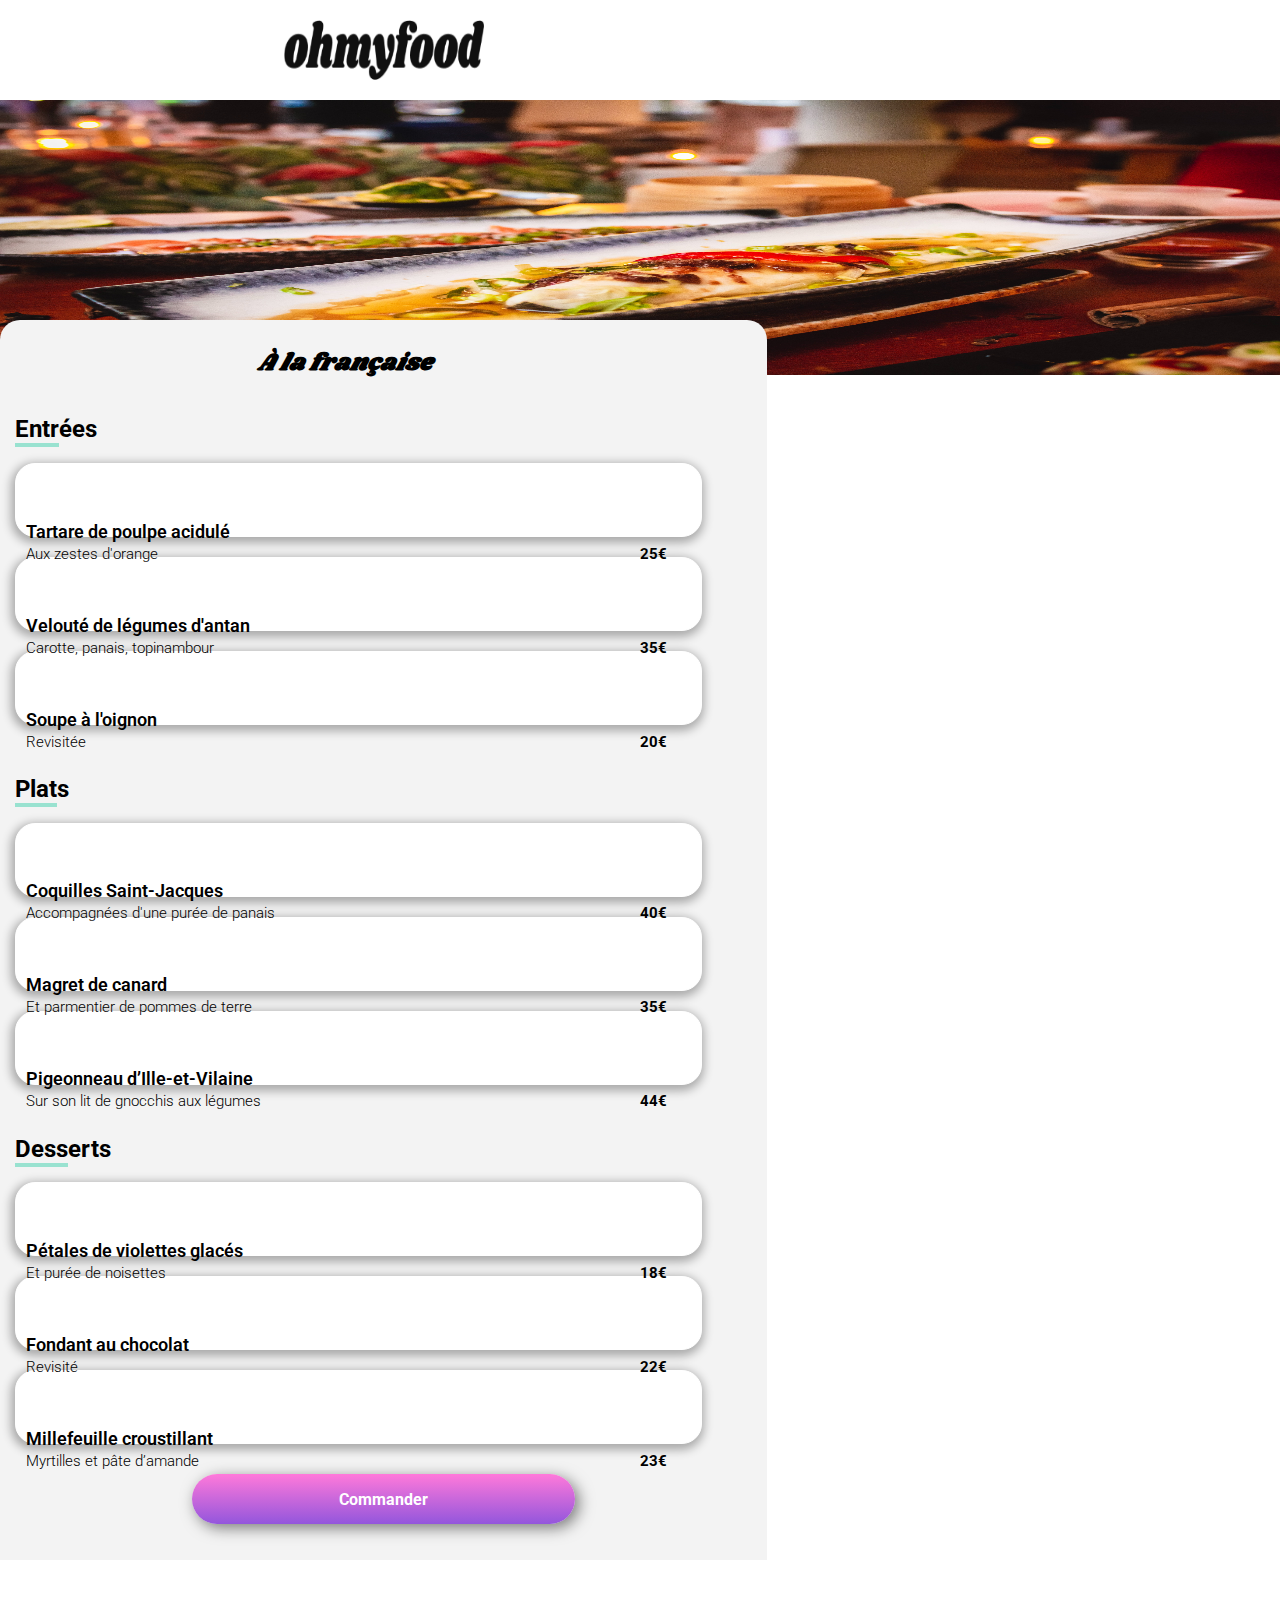
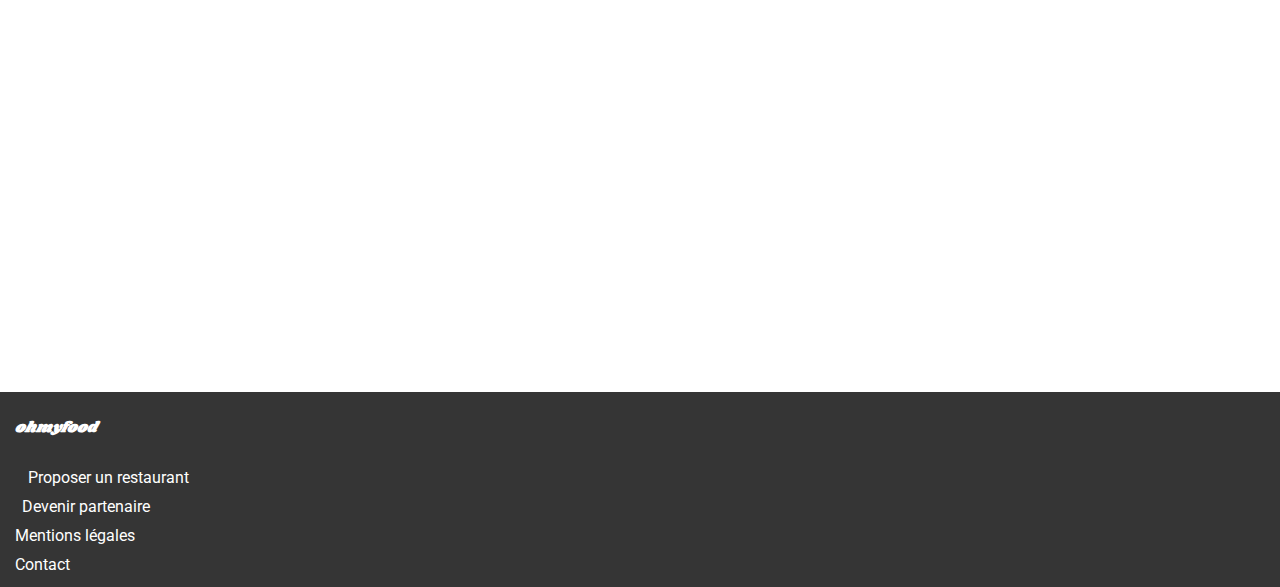
==== restaurants/menu-a_la_française.html @ 7d22324e "style redacted" ====
<!DOCTYPE html>
<html lang="fr">

    <head>
        <meta charset="UTF-8">
        <meta name="viewport" content="width=device-width, initial-scale=1.0">
        <title>Ohmyfood</title>
        <link rel="stylesheet" href="../assets/css/style.css">
        <link rel="stylesheet" href="../assets/css/style-restaurants.css">
        <link rel="preconnect" href="https://fonts.gstatic.com" crossorigin>
        <link href="https://fonts.googleapis.com/css2?family=Roboto:wght@300&display=swap" rel="stylesheet">
        <link rel="stylesheet" href="https://cdnjs.cloudflare.com/ajax/libs/font-awesome/6.2.1/css/all.min.css"
            integrity="sha512-MV7K8+y+gLIBoVD59lQIYicR65iaqukzvf/nwasF0nqhPay5w/9lJmVM2hMDcnK1OnMGCdVK+iQrJ7lzPJQd1w=="
            crossorigin="anonymous" referrerpolicy="no-referrer" />
        <link rel="stylesheet" href="https://cdnjs.cloudflare.com/ajax/libs/font-awesome/6.4.2/css/all.min.css" integrity="sha512-z3gLpd7yknf1YoNbCzqRKc4qyor8gaKU1qmn+CShxbuBusANI9QpRohGBreCFkKxLhei6S9CQXFEbbKuqLg0DA==" crossorigin="anonymous" referrerpolicy="no-referrer" />
        <link rel="preconnect" href="https://fonts.googleapis.com">
        <link rel="preconnect" href="https://fonts.gstatic.com" crossorigin>
        <link href="https://fonts.googleapis.com/css2?family=Roboto:wght@300&family=Shrikhand&display=swap" rel="stylesheet">
    </head>

    <body>
        <div class="main-container">
            <header>
                <a href="/index.html">
                    <i class="fa-solid fa-arrow-left"></i>
                </a>
                <div class="logo">
                    <img src="../assets/images/logo/ohmyfood-fotor-20231015185911.png" alt="Logo Ohmyfood"/>
                </div>
            </header>
            <main>
                <div class="menu__image">
                    <img src="../assets/images/restaurants/louis-hansel-shotsoflouis-qNBGVyOCY8Q-unsplash.jpg" alt="La palette du goût restaurant photo">
                </div>
                <section class="menu__restaurant">
                    <div class="menu__title">
                        <h1 class="menu_title--name">À la française</h1>
                        <div class="restaurant__favorite">
                            <i class="fa-regular fa-heart icon__heart--empty"></i>
                            <i class="fa-solid fa-heart icon__heart--full"></i> 
                        </div>
                    </div>
                    <div class="menu__contain--entree">
                        <h2><span class="bordered__title">Entr</span>ées</h2>
                        <div class="menu__card">
                            <h3 class="dish__name">Tartare de poulpe acidulé</h3>
                            <div class="dish__descriptionandprice">
                                <h4 class="dish__description">Aux zestes d'orange</h4>
                                 <h5 class="dish__price">25€</h5>
                            </div>
                            <div class="dish__choise">
                               <button><i class="fa-solid fa-check"></i> </button>
                            </div>
                        </div>
                        <div class="menu__card">
                            <h3 class="dish__name">Velouté de légumes d'antan</h3>
                            <div class="dish__descriptionandprice">
                                <h4 class="dish__description">Carotte, panais, topinambour</h4>
                                <h5 class="dish__price">35€</h5>
                            </div>
                            <div class="dish__choise">
                               <button><i class="fa-solid fa-check"></i> </button>
                            </div>
                        </div>
                        <div class="menu__card">
                            <h3 class="dish__name">Soupe à l'oignon</h3>
                            <div class="dish__descriptionandprice">
                                <h4 class="dish__description">Revisitée</h4>
                                <h5 class="dish__price">20€</h5>
                            </div>
                            <div class="dish__choise">
                               <button><i class="fa-solid fa-check"></i> </button>
                            </div>
                        </div>
                    </div>
                    <div class="menu__contain--plats">
                        <h2><span class="bordered__title">Plat</span>s</h2>
                        <div class="menu__card">
                            <h3 class="dish__name">Coquilles Saint-Jacques</h3>
                            <div class="dish__descriptionandprice">
                                <h4 class="dish__description">Accompagnées d'une purée de panais</h4>
                                <h5 class="dish__price">40€</h5>
                            </div>
                            <div class="dish__choise">
                               <button><i class="fa-solid fa-check"></i> </button>
                            </div>
                        </div>
                        <div class="menu__card">
                            <h3 class="dish__name">Magret de canard</h3>
                            <div class="dish__descriptionandprice">
                                <h4 class="dish__description">Et parmentier de pommes de terre</h4>
                                <h5 class="dish__price">35€</h5>
                            </div>
                            <div class="dish__choise">
                               <button><i class="fa-solid fa-check"></i> </button>
                            </div>
                        </div>
                        <div class="menu__card">
                            <h3 class="dish__name">Pigeonneau d’Ille-et-Vilaine</h3>
                            <div class="dish__descriptionandprice">
                                <h4 class="dish__description">Sur son lit de gnocchis aux légumes</h4>
                                <h5 class="dish__price">44€</h5>
                            </div>
                            <div class="dish__choise">
                               <button><i class="fa-solid fa-check"></i> </button>
                            </div>
                        </div>
                    </div>
                    <div class="menu__contain--desserts">
                        <h2><span class="bordered__title">Dess</span>erts</h2>
                        <div class="menu__card">
                            <h3 class="dish__name">Pétales de violettes glacés</h3>
                            <div class="dish__descriptionandprice">
                                <h4 class="dish__description">Et purée de noisettes</h4>
                                <h5 class="dish__price">18€</h5>
                            </div>
                            <div class="dish__choise">
                               <button><i class="fa-solid fa-check"></i> </button>
                            </div>
                        </div>
                        <div class="menu__card">
                            <h3 class="dish__name">Fondant au chocolat</h3>
                            <div class="dish__descriptionandprice">
                                <h4 class="dish__description">Revisité</h4>
                                <h5 class="dish__price">22€</h5>
                            </div>
                            <div class="dish__choise">
                               <button><i class="fa-solid fa-check"></i> </button>
                            </div>
                        </div>
                        <div class="menu__card">
                            <h3 class="dish__name">Millefeuille croustillant</h3>
                            <div class="dish__descriptionandprice">
                                <h4 class="dish__description">Myrtilles et pâte d’amande</h4>
                                <h5 class="dish__price">23€</h5>
                            </div>
                            <div class="dish__choise">
                               <button><i class="fa-solid fa-check"></i> </button>
                            </div>
                        </div>
                    </div>
                    <a class="btn" href="#">Commander</a>
                </section>
                <div class="loader">
                    <p class="text">
                      OhMyFood
                    </p>
                  </div>
            </main>

            <footer>
                <div class="footer">
                    <div class="footer__title">
                        <h5>ohmyfood</h5>
                    </div>
                    <div class="footer__links">
                        <a href="#"><i class="fa-solid fa-utensils"></i>Proposer un restaurant</a>
                        <a href="#"><i class="fa-solid fa-handshake-angle"></i>Devenir partenaire</a>
                        <a href="#">Mentions légales</a>
                        <a href="mailto:ohmyfood@gmail.com">Contact</a>
                    </div>
                </div>
            </footer>
        </div>
    </body>
</html>
---- assets/css/style.css ----
.logo {
  display: flex;
  justify-content: center;
  align-items: center;
  margin: 20px;
}

.btn {
  display: flex;
  justify-content: center;
  align-items: center;
  width: 218px;
  height: 50px;
  border: none;
  background: linear-gradient(#FF79DA, #9356DC);
  border-radius: 25px;
  margin-left: 15%;
  margin-bottom: 50px;
  color: #FFFFFF;
  text-decoration: none;
  font-weight: 700;
  box-shadow: 4px 4px 15px rgba(0, 0, 0, 0.5);
  font-family: "Roboto", sans-serif;
}

.footer {
  background-color: #353535;
  width: 100%;
  height: 195px;
  position: absolute;
}

.footer__title {
  color: #FFFFFF;
  font-size: 18px;
  font-weight: 400;
  font-style: italic;
  padding-left: 15px;
  font-family: "Shrikhand", sans-serif;
}

.footer__links {
  display: flex;
  flex-direction: column;
}

.footer__links a {
  font-family: "Roboto", sans-serif;
  text-decoration: none;
  color: #FFFFFF;
  position: relative;
  padding: 5px 15px;
}

.footer__links i {
  padding-right: 7px;
}

.footer__links .fa-utensils {
  padding-right: 13px;
}

body {
  margin: 0%;
}

.main-container {
  width: 100%;
  height: 100%;
  max-width: 767px;
  padding: 0%;
  margin: 0%;
  box-sizing: border-box;
  overflow: hidden;
}

.icon-location {
  display: flex;
  justify-content: center;
  align-items: center;
  background-color: #EAEAEA;
  padding: 15px;
  border-top: 2px solid rgb(216, 214, 214);
}

.location {
  padding-left: 15px;
}

.location__field input {
  width: 90px;
  padding-left: 10px;
  border-style: hidden;
  background-color: #EAEAEA;
  cursor: pointer;
}

.section__bg-color {
  background-color: #f3f3f3;
  overflow-y: hidden;
}

h1 {
  font-size: 24px;
  font-weight: 700;
  margin: 0% 10%;
  margin-top: 25px;
  margin-bottom: 15px;
  text-align: center;
  font-family: "Roboto", sans-serif;
}

p {
  font-size: 18px;
  margin: 0%;
  text-align: center;
  margin-bottom: 55px;
  font-family: "Roboto", sans-serif;
}

.btn:hover {
  background: #eba2d6;
  border: 1px solid #bfb5cc;
}

.process__steps {
  margin-bottom: 40px;
}

.process__title {
  padding: 0 15px;
  font-size: 24px;
  font-weight: 700;
  font-family: "Roboto", sans-serif;
}

.process__step {
  display: flex;
  justify-content: center;
  align-items: center;
  width: 85%;
  height: 72.38px;
  border: 1px solid #F6F6F6;
  border-radius: 20px;
  margin-left: 25px;
  margin-bottom: 20px;
  align-items: center;
  font-family: "Roboto", sans-serif;
  background-color: #f3f3f3;
  box-shadow: 4px 4px 15px rgba(0, 0, 0, 0.3);
  position: relative;
  cursor: pointer;
}
.process__step .process__icon .process__text {
  display: flex;
  text-align: center;
}

.process__step {
  margin-bottom: 20px;
  border: none;
}
.process__step:hover {
  background-color: #e0c7d9;
}

.process__icon {
  color: #7E7E7E;
  margin-left: 20px;
}
.process__icon:hover {
  color: #9356DC;
}

.process__text {
  font-size: 16px;
  font-weight: 500;
  margin: 10%;
  margin-left: 5%;
}

.process__number {
  display: flex;
  justify-content: center;
  align-items: center;
  position: absolute;
  width: 24px;
  height: 24px;
  border-radius: 25px;
  font-size: 14px;
  background-color: #9356DC;
  text-align: center;
  color: #FFFFFF;
  transform: translate(-140px, 0px);
}

.restaurants {
  background-color: #f3f3f3;
  padding: 10px 15px;
}

.restaurants__title {
  font-size: 24px;
  font-weight: 700;
  font-family: "Roboto", sans-serif;
}

.restaurants__cards .card {
  width: 100%;
  height: 251px;
  border-radius: 15px;
  background-color: #FFFFFF;
  margin-bottom: 20px;
}
.restaurants__cards img {
  width: 100%;
  height: 174px;
  border-radius: 15px 15px 0px 0px;
  position: relative;
}
.restaurants__cards a {
  text-decoration: none;
  color: #000000;
  margin: 0%;
  text-align: left;
  width: 29%;
  font-family: "Roboto", sans-serif;
}
.restaurants__cards .card__txt {
  display: flex;
  flex-direction: column;
  justify-content: space-between;
  align-items: start;
  width: 100%;
  height: 77px;
  padding-left: 10px;
  padding-top: 10px;
}

.card__contect {
  display: flex;
  justify-content: center;
  flex-direction: column;
}
.card__contect .card__title {
  margin: 0%;
  padding-bottom: 5px;
  font-size: 18px;
  font-weight: 800;
}
.card__contect .card__subtitle {
  font-size: 17px;
  font-weight: 300;
}

.card__icon--heart i {
  position: absolute;
  transform: translate(37vh, -9vh);
}

.icon__heart--full {
  opacity: 0;
}
.icon__heart--full:active {
  opacity: 1;
  background-color: linear-gradient(#FF79DA, #9356DC);
  background-clip: text;
  -webkit-background-clip: text;
  color: transparent;
  cursor: pointer;
  transition: all 1s linear;
}

.card .card__badge--nouveau {
  width: 80px;
  height: 29px;
  background-color: #99E2D0;
  color: #008766;
  border: 2px solid #99E2D0;
  box-shadow: 2px 2px 4px rgba(0, 0, 0, 0.1);
  position: absolute;
  transform: translate(28vh, -36vh);
}

.card__badge--nouveau p {
  display: flex;
  justify-content: center;
  align-items: center;
  font-size: 14px;
  font-weight: 500;
  font-family: "Roboto", sans-serif;
  padding-top: 5px;
}

.footer {
  background-color: #353535;
  width: 100%;
  height: 195px;
  position: absolute;
}

.footer__title {
  color: #FFFFFF;
  font-size: 18px;
  font-weight: 400;
  font-style: italic;
  padding-left: 15px;
  font-family: "Shrikhand", sans-serif;
}

.footer__links {
  display: flex;
  flex-direction: column;
}

.footer__links a {
  font-family: "Roboto", sans-serif;
  text-decoration: none;
  color: #FFFFFF;
  position: relative;
  padding: 5px 15px;
}

.footer__links i {
  padding-right: 7px;
}

.footer__links .fa-utensils {
  padding-right: 13px;
}/*# sourceMappingURL=style.css.map */
---- assets/css/style-restaurants.css ----
.btn {
  display: flex;
  justify-content: center;
  align-items: center;
  width: 218px;
  height: 50px;
  border: none;
  background: linear-gradient(#FF79DA, #9356DC);
  border-radius: 25px;
  margin-left: 15%;
  margin-bottom: 50px;
  color: #FFFFFF;
  text-decoration: none;
  font-weight: 700;
  box-shadow: 4px 4px 15px rgba(0, 0, 0, 0.5);
  font-family: "Roboto", sans-serif;
}

.footer {
  background-color: #353535;
  width: 100%;
  height: 195px;
  position: absolute;
}

.footer__title {
  color: #FFFFFF;
  font-size: 18px;
  font-weight: 400;
  font-style: italic;
  padding-left: 15px;
  font-family: "Shrikhand", sans-serif;
}

.footer__links {
  display: flex;
  flex-direction: column;
}

.footer__links a {
  font-family: "Roboto", sans-serif;
  text-decoration: none;
  color: #FFFFFF;
  position: relative;
  padding: 5px 15px;
}

.footer__links i {
  padding-right: 7px;
}

.footer__links .fa-utensils {
  padding-right: 13px;
}

.main-container {
  height: 1750px;
}

.menu__image img {
  width: 100%;
  height: 275px;
  position: absolute;
}

.fa-arrow-left {
  color: #000000;
}

header {
  display: flex;
  justify-content: center;
  align-items: center;
}

.menu__restaurant {
  height: 1240px;
  background-color: #f3f3f3;
  border-top-left-radius: 20px;
  border-top-right-radius: 20px;
  overflow: hidden;
  position: relative;
  top: 220px;
  font-family: "Roboto", sans-serif;
}

.menu__title {
  display: flex;
  justify-content: center;
  align-items: center;
}

.menu_title--name {
  font-family: "Shrikhand", sans-serif;
  font-size: 28;
  font-style: italic;
  margin-left: 0%;
}

.restaurant__favorite i {
  position: absolute;
  right: 13px;
  top: 35px;
}

.bordered__title {
  margin-left: 15px;
  border-bottom: 4px solid #99E2D0;
}

.menu__contain--entree {
  padding-bottom: 10px;
}

.menu__contain--plats {
  padding-bottom: 10px;
}

.menu__contain--desserts {
  padding-bottom: 10px;
}

.menu__card {
  display: flex;
  justify-content: center;
  flex-direction: column;
  width: 88%;
  height: 72px;
  border: 1px solid #FFFFFF;
  background-color: #FFFFFF;
  box-shadow: -1px 3px 10px 3px rgba(0, 0, 0, 0.3);
  border-radius: 20px;
  margin: 0 15px;
  padding-left: 10px;
  margin-bottom: 20px;
  cursor: pointer;
}
.menu__card:hover .dish__name {
  width: 80%;
  transition: 950ms;
  white-space: nowrap;
  text-overflow: ellipsis;
}
.menu__card:hover .dish__description {
  white-space: nowrap;
  overflow: hidden;
  text-overflow: ellipsis;
  margin-right: 5%;
}
.menu__card:hover .dish__price {
  margin-right: 25%;
  transition: 700ms;
}
.menu__card:hover .dish__choise {
  visibility: visible;
  margin-left: 71%;
  transition: all 1s;
  transform: translate(-20%, 0%);
}
.menu__card:hover .dish__choise i {
  transform: rotate(2turn);
  transition: transform 2s;
}

.dish__name {
  font-size: 18px;
  font-weight: 600;
  margin-top: 22%;
}

.dish__descriptionandprice {
  display: flex;
  align-items: center;
  justify-content: space-between;
  position: relative;
  top: -40px;
}

.dish__description {
  font-size: 15px;
  font-weight: 300;
}

.dish__price {
  margin-right: 5%;
  font-size: 15px;
  font-weight: 700;
}

.dish__choise {
  position: absolute;
  margin-left: 74%;
  visibility: hidden;
}
.dish__choise button {
  display: flex;
  justify-content: center;
  align-items: center;
  width: 70px;
  height: 75px;
  background-color: #99E2D0;
  border: none;
  border-top-right-radius: 15px;
  border-bottom-right-radius: 15px;
  cursor: pointer;
  position: relative;
}
.dish__choise i {
  display: flex;
  justify-content: center;
  align-items: center;
  width: 20px;
  height: 20px;
  border: 1px solid #FFFFFF;
  border-radius: 30px;
  background-color: #FFFFFF;
  color: #99E2D0;
}

.btn {
  width: 50%;
  margin-left: 25%;
}

.footer {
  margin-top: 45%;
}/*# sourceMappingURL=style-restaurants.css.map */
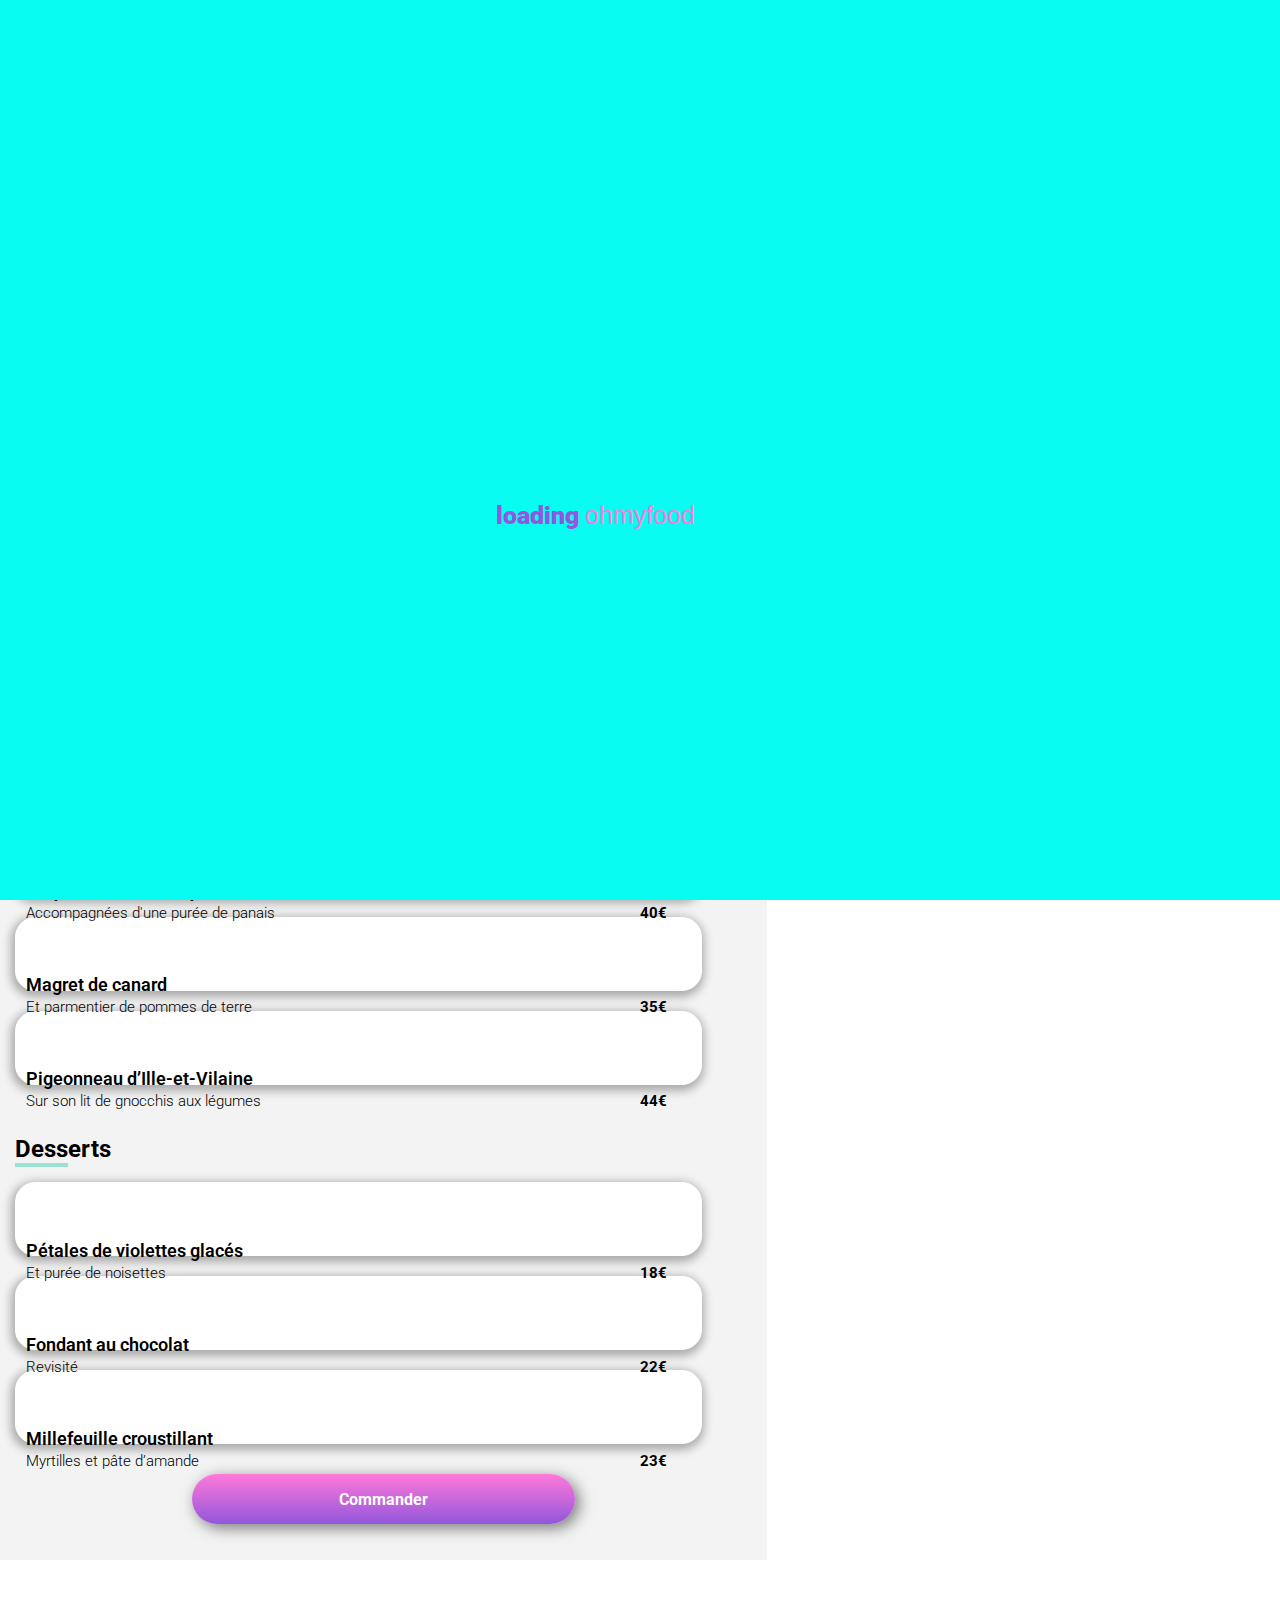
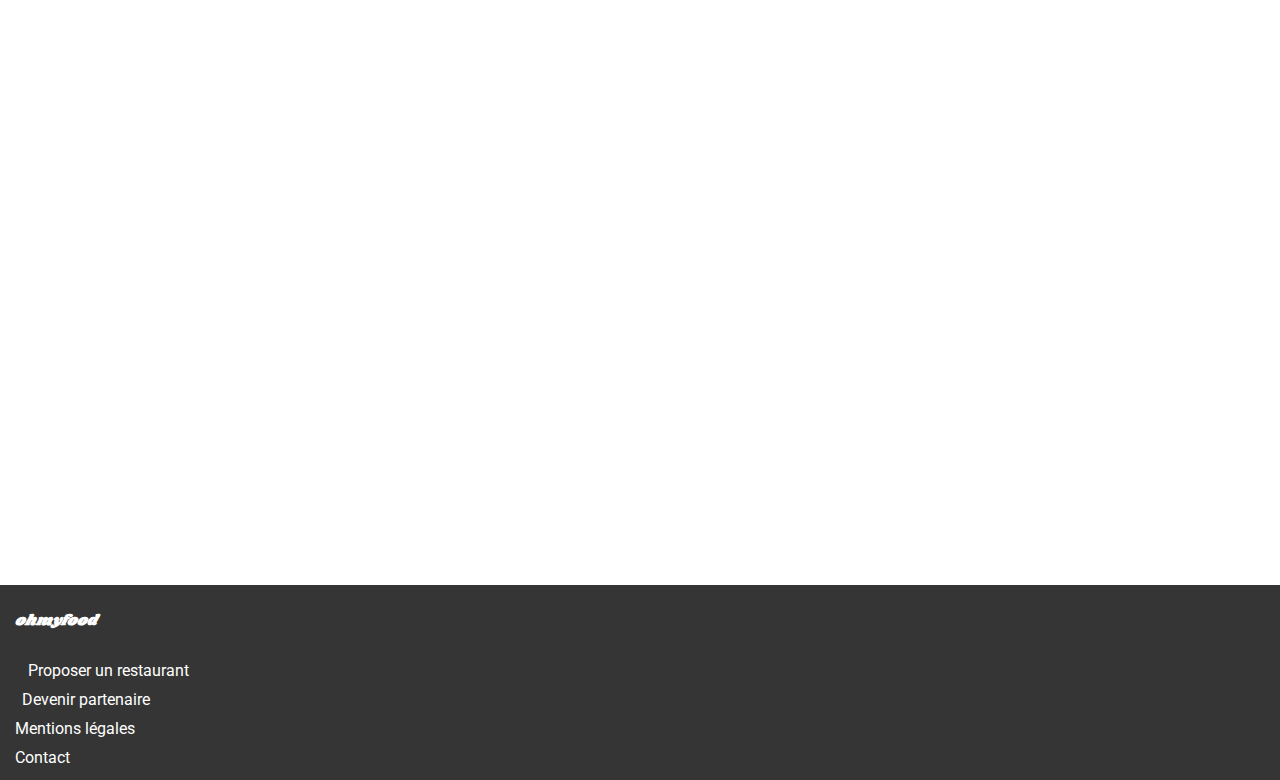
==== commit 61e681e7: "loader done" ====
--- a/restaurants/menu-a_la_française.html
+++ b/restaurants/menu-a_la_française.html
@@ -141,10 +141,17 @@
                     </div>
                     <a class="btn" href="#">Commander</a>
                 </section>
-                <div class="loader">
-                    <p class="text">
-                      OhMyFood
-                    </p>
+                <div id="card__loader">
+                    <div class="loader">
+                      <p>loading</p>
+                      <div class="words">
+                        <span class="word">ohmyfood</span>
+                        <span class="word">la palette du goût</span>
+                        <span class="word">la note enchantée</span>
+                        <span class="word">à la française</span>
+                        <span class="word">la dèlice des sens</span>
+                      </div>
+                    </div>
                   </div>
             </main>
 
--- a/assets/css/style.css
+++ b/assets/css/style.css
@@ -60,6 +60,143 @@
   padding-right: 13px;
 }
 
+@keyframes slideInFromLeft {
+  0% {
+    transform: translateX(-100%);
+  }
+  50% {
+    rotate: 180deg;
+    transition-duration: 5s;
+  }
+  100% {
+    transform: translateX(0);
+  }
+}
+@keyframes slideInFromRight {
+  0% {
+    transform: translateX(100%);
+  }
+  50% {
+    rotate: 180deg;
+    transition-duration: 5s;
+  }
+  100% {
+    transform: translateX(0);
+  }
+}
+@keyframes fadeInOut {
+  0% {
+    background-color: #07fdf1;
+    z-index: 9999;
+  }
+  100% {
+    opacity: 0;
+    display: none;
+    z-index: -1;
+    background-color: transparent;
+  }
+}
+@keyframes loader {
+  12% {
+    -webkit-transform: translateY(-102%);
+    transform: translateY(-102%);
+  }
+  25% {
+    -webkit-transform: translateY(-100%);
+    transform: translateY(-100%);
+  }
+  35% {
+    -webkit-transform: translateY(-202%);
+    transform: translateY(-202%);
+  }
+  50% {
+    -webkit-transform: translateY(-200%);
+    transform: translateY(-200%);
+  }
+  60% {
+    -webkit-transform: translateY(-302%);
+    transform: translateY(-302%);
+  }
+  75% {
+    -webkit-transform: translateY(-300%);
+    transform: translateY(-300%);
+  }
+  85% {
+    -webkit-transform: translateY(-402%);
+    transform: translateY(-402%);
+  }
+  100% {
+    -webkit-transform: translateY(-400%);
+    transform: translateY(-400%);
+  }
+}
+@keyframes fadeOut {
+  0% {
+    opacity: 1;
+  }
+  100% {
+    opacity: 0;
+  }
+}
+#card__loader {
+  position: absolute;
+  top: 0%;
+  bottom: 0;
+  left: 0%;
+  right: 0;
+  z-index: 99999999999999;
+  box-sizing: border-box;
+  margin: 0;
+  background-color: #07fdf1;
+  width: 100%;
+  height: auto;
+  overflow: hidden;
+  opacity: 1;
+  animation: fadeInOut 9s linear forwards;
+}
+
+.loader {
+  color: #9356DC;
+  font-family: "Poppins", sans-serif;
+  font-weight: 500;
+  font-size: 25px;
+  -webkit-box-sizing: content-box;
+  box-sizing: content-box;
+  height: 40px;
+  padding: 4%;
+  display: -webkit-box;
+  display: -ms-flexbox;
+  display: flex;
+  justify-content: center;
+  position: relative;
+  top: 50%;
+  border-radius: 8px;
+  animation: fadeOut 9s ease-in-out 3s forwards;
+}
+.loader p {
+  font-size: 25px;
+  font-weight: 900;
+}
+
+.words {
+  overflow: hidden;
+  position: relative;
+}
+.words::after {
+  content: "";
+  position: absolute;
+  inset: 0;
+  z-index: 20;
+}
+
+.word {
+  display: block;
+  height: 100%;
+  padding-left: 6px;
+  color: #FF79DA;
+  animation: loader 4s infinite;
+}
+
 body {
   margin: 0%;
 }
@@ -268,7 +405,7 @@
   -webkit-background-clip: text;
   color: transparent;
   cursor: pointer;
-  transition: all 1s linear;
+  transition: all 2s linear;
 }
 
 .card .card__badge--nouveau {
--- a/assets/css/style-restaurants.css
+++ b/assets/css/style-restaurants.css
@@ -53,6 +53,84 @@
   padding-right: 13px;
 }
 
+@keyframes slideInFromLeft {
+  0% {
+    transform: translateX(-100%);
+  }
+  50% {
+    rotate: 180deg;
+    transition-duration: 5s;
+  }
+  100% {
+    transform: translateX(0);
+  }
+}
+@keyframes slideInFromRight {
+  0% {
+    transform: translateX(100%);
+  }
+  50% {
+    rotate: 180deg;
+    transition-duration: 5s;
+  }
+  100% {
+    transform: translateX(0);
+  }
+}
+@keyframes fadeInOut {
+  0% {
+    background-color: #07fdf1;
+    z-index: 9999;
+  }
+  100% {
+    opacity: 0;
+    display: none;
+    z-index: -1;
+    background-color: transparent;
+  }
+}
+@keyframes loader {
+  12% {
+    -webkit-transform: translateY(-102%);
+    transform: translateY(-102%);
+  }
+  25% {
+    -webkit-transform: translateY(-100%);
+    transform: translateY(-100%);
+  }
+  35% {
+    -webkit-transform: translateY(-202%);
+    transform: translateY(-202%);
+  }
+  50% {
+    -webkit-transform: translateY(-200%);
+    transform: translateY(-200%);
+  }
+  60% {
+    -webkit-transform: translateY(-302%);
+    transform: translateY(-302%);
+  }
+  75% {
+    -webkit-transform: translateY(-300%);
+    transform: translateY(-300%);
+  }
+  85% {
+    -webkit-transform: translateY(-402%);
+    transform: translateY(-402%);
+  }
+  100% {
+    -webkit-transform: translateY(-400%);
+    transform: translateY(-400%);
+  }
+}
+@keyframes fadeOut {
+  0% {
+    opacity: 1;
+  }
+  100% {
+    opacity: 0;
+  }
+}
 .main-container {
   height: 1750px;
 }
@@ -118,6 +196,21 @@
 
 .menu__contain--desserts {
   padding-bottom: 10px;
+}
+
+.menu__contain--entree .menu__card {
+  animation: slideInFromLeft 3s ease-in-out;
+  animation-fill-mode: both;
+}
+
+.menu__contain--plats .menu__card {
+  animation: slideInFromRight 3s ease-in-out;
+  animation-fill-mode: both;
+}
+
+.menu__contain--desserts .menu__card {
+  animation: slideInFromLeft 3s ease-in-out;
+  animation-fill-mode: both;
 }
 
 .menu__card {
@@ -153,9 +246,9 @@
 }
 .menu__card:hover .dish__choise {
   visibility: visible;
-  margin-left: 71%;
-  transition: all 1s;
-  transform: translate(-20%, 0%);
+  margin-right: 60%;
+  transition: all 2s;
+  transform: translate(-30%, 0%);
 }
 .menu__card:hover .dish__choise i {
   transform: rotate(2turn);
@@ -189,7 +282,7 @@
 
 .dish__choise {
   position: absolute;
-  margin-left: 74%;
+  margin-left: 81%;
   visibility: hidden;
 }
 .dish__choise button {
@@ -223,5 +316,5 @@
 }
 
 .footer {
-  margin-top: 45%;
+  margin-top: 66%;
 }/*# sourceMappingURL=style-restaurants.css.map */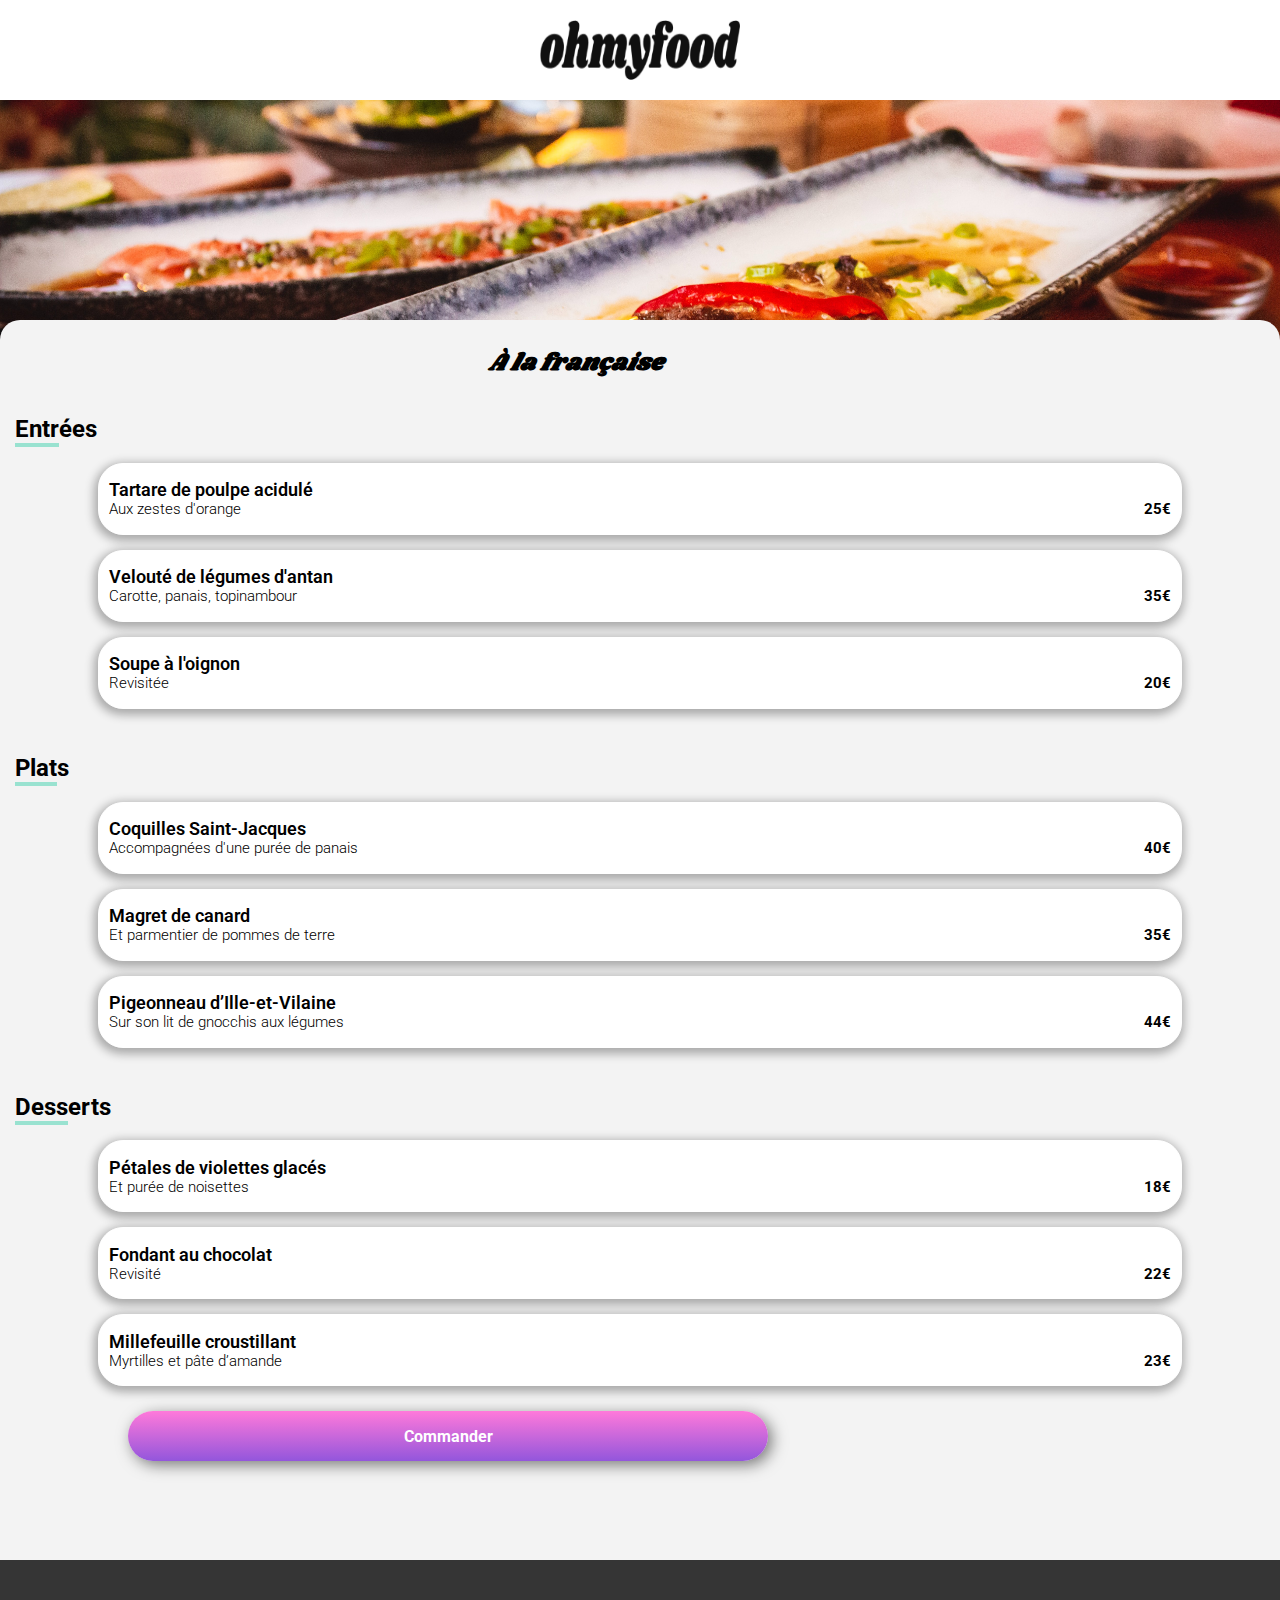
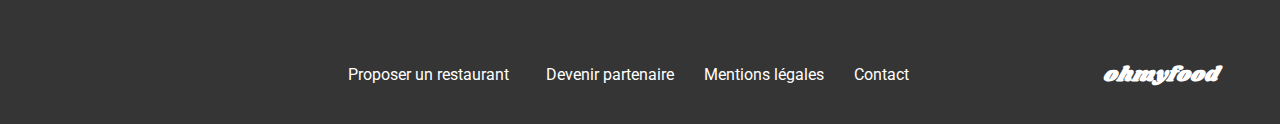
==== commit a1029c4b: "responsive homepage done" ====
--- a/restaurants/menu-a_la_française.html
+++ b/restaurants/menu-a_la_française.html
@@ -43,30 +43,36 @@
                     <div class="menu__contain--entree">
                         <h2><span class="bordered__title">Entr</span>ées</h2>
                         <div class="menu__card">
-                            <h3 class="dish__name">Tartare de poulpe acidulé</h3>
-                            <div class="dish__descriptionandprice">
-                                <h4 class="dish__description">Aux zestes d'orange</h4>
-                                 <h5 class="dish__price">25€</h5>
+                            <div class="menu__card--contain">
+                                <h3 class="dish__name">Tartare de poulpe acidulé</h3>
+                                <div class="dish__descriptionandprice">
+                                    <h4 class="dish__description">Aux zestes d'orange</h4>
+                                    <h5 class="dish__price">25€</h5>
+                                </div>
                             </div>
                             <div class="dish__choise">
                                <button><i class="fa-solid fa-check"></i> </button>
                             </div>
                         </div>
                         <div class="menu__card">
-                            <h3 class="dish__name">Velouté de légumes d'antan</h3>
-                            <div class="dish__descriptionandprice">
-                                <h4 class="dish__description">Carotte, panais, topinambour</h4>
-                                <h5 class="dish__price">35€</h5>
+                            <div class="menu__card--contain">
+                                <h3 class="dish__name">Velouté de légumes d'antan</h3>
+                                <div class="dish__descriptionandprice">
+                                    <h4 class="dish__description">Carotte, panais, topinambour</h4>
+                                    <h5 class="dish__price">35€</h5>
+                                </div>
                             </div>
                             <div class="dish__choise">
                                <button><i class="fa-solid fa-check"></i> </button>
                             </div>
                         </div>
                         <div class="menu__card">
-                            <h3 class="dish__name">Soupe à l'oignon</h3>
-                            <div class="dish__descriptionandprice">
-                                <h4 class="dish__description">Revisitée</h4>
-                                <h5 class="dish__price">20€</h5>
+                            <div class="menu__card--contain">
+                                <h3 class="dish__name">Soupe à l'oignon</h3>
+                                <div class="dish__descriptionandprice">
+                                    <h4 class="dish__description">Revisitée</h4>
+                                    <h5 class="dish__price">20€</h5>
+                                </div>
                             </div>
                             <div class="dish__choise">
                                <button><i class="fa-solid fa-check"></i> </button>
@@ -76,30 +82,36 @@
                     <div class="menu__contain--plats">
                         <h2><span class="bordered__title">Plat</span>s</h2>
                         <div class="menu__card">
-                            <h3 class="dish__name">Coquilles Saint-Jacques</h3>
-                            <div class="dish__descriptionandprice">
-                                <h4 class="dish__description">Accompagnées d'une purée de panais</h4>
-                                <h5 class="dish__price">40€</h5>
+                            <div class="menu__card--contain">
+                                <h3 class="dish__name">Coquilles Saint-Jacques</h3>
+                                <div class="dish__descriptionandprice">
+                                    <h4 class="dish__description">Accompagnées d'une purée de panais</h4>
+                                    <h5 class="dish__price">40€</h5>
+                                </div>
                             </div>
                             <div class="dish__choise">
                                <button><i class="fa-solid fa-check"></i> </button>
                             </div>
                         </div>
                         <div class="menu__card">
-                            <h3 class="dish__name">Magret de canard</h3>
-                            <div class="dish__descriptionandprice">
-                                <h4 class="dish__description">Et parmentier de pommes de terre</h4>
-                                <h5 class="dish__price">35€</h5>
+                            <div class="menu__card--contain">
+                                <h3 class="dish__name">Magret de canard</h3>
+                                <div class="dish__descriptionandprice">
+                                    <h4 class="dish__description">Et parmentier de pommes de terre</h4>
+                                    <h5 class="dish__price">35€</h5>
+                                </div>
                             </div>
                             <div class="dish__choise">
                                <button><i class="fa-solid fa-check"></i> </button>
                             </div>
                         </div>
                         <div class="menu__card">
-                            <h3 class="dish__name">Pigeonneau d’Ille-et-Vilaine</h3>
-                            <div class="dish__descriptionandprice">
-                                <h4 class="dish__description">Sur son lit de gnocchis aux légumes</h4>
-                                <h5 class="dish__price">44€</h5>
+                            <div class="menu__card--contain">
+                                <h3 class="dish__name">Pigeonneau d’Ille-et-Vilaine</h3>
+                                <div class="dish__descriptionandprice">
+                                    <h4 class="dish__description">Sur son lit de gnocchis aux légumes</h4>
+                                    <h5 class="dish__price">44€</h5>
+                                </div>
                             </div>
                             <div class="dish__choise">
                                <button><i class="fa-solid fa-check"></i> </button>
@@ -109,30 +121,36 @@
                     <div class="menu__contain--desserts">
                         <h2><span class="bordered__title">Dess</span>erts</h2>
                         <div class="menu__card">
-                            <h3 class="dish__name">Pétales de violettes glacés</h3>
-                            <div class="dish__descriptionandprice">
-                                <h4 class="dish__description">Et purée de noisettes</h4>
-                                <h5 class="dish__price">18€</h5>
+                            <div class="menu__card--contain">
+                                <h3 class="dish__name">Pétales de violettes glacés</h3>
+                                <div class="dish__descriptionandprice">
+                                    <h4 class="dish__description">Et purée de noisettes</h4>
+                                    <h5 class="dish__price">18€</h5>
+                                </div>
                             </div>
                             <div class="dish__choise">
                                <button><i class="fa-solid fa-check"></i> </button>
                             </div>
                         </div>
                         <div class="menu__card">
-                            <h3 class="dish__name">Fondant au chocolat</h3>
-                            <div class="dish__descriptionandprice">
-                                <h4 class="dish__description">Revisité</h4>
-                                <h5 class="dish__price">22€</h5>
+                            <div class="menu__card--contain">
+                                <h3 class="dish__name">Fondant au chocolat</h3>
+                                <div class="dish__descriptionandprice">
+                                    <h4 class="dish__description">Revisité</h4>
+                                    <h5 class="dish__price">22€</h5>
+                                </div>
                             </div>
                             <div class="dish__choise">
                                <button><i class="fa-solid fa-check"></i> </button>
                             </div>
                         </div>
                         <div class="menu__card">
-                            <h3 class="dish__name">Millefeuille croustillant</h3>
-                            <div class="dish__descriptionandprice">
-                                <h4 class="dish__description">Myrtilles et pâte d’amande</h4>
-                                <h5 class="dish__price">23€</h5>
+                            <div class="menu__card--contain">
+                                <h3 class="dish__name">Millefeuille croustillant</h3>
+                                <div class="dish__descriptionandprice">
+                                    <h4 class="dish__description">Myrtilles et pâte d’amande</h4>
+                                    <h5 class="dish__price">23€</h5>
+                                </div>
                             </div>
                             <div class="dish__choise">
                                <button><i class="fa-solid fa-check"></i> </button>
--- a/assets/css/style.css
+++ b/assets/css/style.css
@@ -14,7 +14,8 @@
   border: none;
   background: linear-gradient(#FF79DA, #9356DC);
   border-radius: 25px;
-  margin-left: 15%;
+  margin-left: auto;
+  margin-right: auto;
   margin-bottom: 50px;
   color: #FFFFFF;
   text-decoration: none;
@@ -23,18 +24,25 @@
   font-family: "Roboto", sans-serif;
 }
 
+@media screen and (min-width: 768px) and (max-width: 1023px) {
+  .btn {
+    margin-left: 45%;
+  }
+}
 .footer {
   background-color: #353535;
   width: 100%;
-  height: 195px;
+  height: 180px;
   position: absolute;
+  padding-top: 0%;
+  padding-bottom: 50px;
 }
 
 .footer__title {
   color: #FFFFFF;
-  font-size: 18px;
-  font-weight: 400;
+  font-size: 25px;
   font-style: italic;
+  padding-top: 1px;
   padding-left: 15px;
   font-family: "Shrikhand", sans-serif;
 }
@@ -60,6 +68,20 @@
   padding-right: 13px;
 }
 
+@media screen and (min-width: 1024px) and (max-width: 1440px) {
+  .footer {
+    height: 114px;
+  }
+  .footer__title {
+    position: relative;
+    top: 64px;
+    left: 85%;
+  }
+  .footer__links {
+    flex-direction: row;
+    margin-left: 25%;
+  }
+}
 @keyframes slideInFromLeft {
   0% {
     transform: translateX(-100%);
@@ -86,14 +108,16 @@
 }
 @keyframes fadeInOut {
   0% {
-    background-color: #07fdf1;
+    background: linear-gradient #FF79DA, #9356DC;
     z-index: 9999;
+    opacity: 1;
+  }
+  95% {
+    opacity: 1;
   }
   100% {
     opacity: 0;
-    display: none;
-    z-index: -1;
-    background-color: transparent;
+    visibility: hidden;
   }
 }
 @keyframes loader {
@@ -138,25 +162,21 @@
     opacity: 0;
   }
 }
-#card__loader {
-  position: absolute;
-  top: 0%;
-  bottom: 0;
-  left: 0%;
-  right: 0;
-  z-index: 99999999999999;
-  box-sizing: border-box;
-  margin: 0;
-  background-color: #07fdf1;
-  width: 100%;
-  height: auto;
+.card__loader {
+  background: linear-gradient(#FF79DA, #9356DC);
   overflow: hidden;
-  opacity: 1;
-  animation: fadeInOut 9s linear forwards;
+  position: fixed;
+  display: flex;
+  justify-content: center;
+  height: 100%;
+  width: 100%;
+  top: 0;
+  z-index: 100;
+  animation: fadeInOut 3s linear forwards;
 }
 
 .loader {
-  color: #9356DC;
+  color: #7c0c9e;
   font-family: "Poppins", sans-serif;
   font-weight: 500;
   font-size: 25px;
@@ -164,8 +184,6 @@
   box-sizing: content-box;
   height: 40px;
   padding: 4%;
-  display: -webkit-box;
-  display: -ms-flexbox;
   display: flex;
   justify-content: center;
   position: relative;
@@ -174,6 +192,7 @@
   animation: fadeOut 9s ease-in-out 3s forwards;
 }
 .loader p {
+  margin: 0;
   font-size: 25px;
   font-weight: 900;
 }
@@ -185,15 +204,13 @@
 .words::after {
   content: "";
   position: absolute;
-  inset: 0;
-  z-index: 20;
 }
 
 .word {
   display: block;
   height: 100%;
   padding-left: 6px;
-  color: #FF79DA;
+  color: #07fdf1;
   animation: loader 4s infinite;
 }
 
@@ -203,7 +220,7 @@
 
 .main-container {
   width: 100%;
-  height: 100%;
+  height: auto;
   max-width: 767px;
   padding: 0%;
   margin: 0%;
@@ -262,6 +279,9 @@
 
 .process__steps {
   margin-bottom: 40px;
+  display: flex;
+  justify-content: center;
+  flex-direction: column;
 }
 
 .process__title {
@@ -287,6 +307,8 @@
   box-shadow: 4px 4px 15px rgba(0, 0, 0, 0.3);
   position: relative;
   cursor: pointer;
+  margin-left: auto;
+  margin-right: auto;
 }
 .process__step .process__icon .process__text {
   display: flex;
@@ -321,6 +343,7 @@
   justify-content: center;
   align-items: center;
   position: absolute;
+  left: -15px;
   width: 24px;
   height: 24px;
   border-radius: 25px;
@@ -328,7 +351,6 @@
   background-color: #9356DC;
   text-align: center;
   color: #FFFFFF;
-  transform: translate(-140px, 0px);
 }
 
 .restaurants {
@@ -340,6 +362,10 @@
   font-size: 24px;
   font-weight: 700;
   font-family: "Roboto", sans-serif;
+}
+
+article .card {
+  display: block;
 }
 
 .restaurants__cards .card {
@@ -352,6 +378,7 @@
 .restaurants__cards img {
   width: 100%;
   height: 174px;
+  object-fit: cover;
   border-radius: 15px 15px 0px 0px;
   position: relative;
 }
@@ -391,21 +418,22 @@
 }
 
 .card__icon--heart i {
-  position: absolute;
-  transform: translate(37vh, -9vh);
+  position: relative;
+  top: -55px;
+  left: 85%;
 }
 
 .icon__heart--full {
   opacity: 0;
 }
-.icon__heart--full:active {
+.icon__heart--full:hover {
   opacity: 1;
   background-color: linear-gradient(#FF79DA, #9356DC);
   background-clip: text;
   -webkit-background-clip: text;
   color: transparent;
   cursor: pointer;
-  transition: all 2s linear;
+  transition: all 3s linear;
 }
 
 .card .card__badge--nouveau {
@@ -416,7 +444,6 @@
   border: 2px solid #99E2D0;
   box-shadow: 2px 2px 4px rgba(0, 0, 0, 0.1);
   position: absolute;
-  transform: translate(28vh, -36vh);
 }
 
 .card__badge--nouveau p {
@@ -432,15 +459,17 @@
 .footer {
   background-color: #353535;
   width: 100%;
-  height: 195px;
+  height: 180px;
   position: absolute;
+  padding-top: 0%;
+  padding-bottom: 50px;
 }
 
 .footer__title {
   color: #FFFFFF;
-  font-size: 18px;
-  font-weight: 400;
+  font-size: 25px;
   font-style: italic;
+  padding-top: 1px;
   padding-left: 15px;
   font-family: "Shrikhand", sans-serif;
 }
@@ -464,4 +493,71 @@
 
 .footer__links .fa-utensils {
   padding-right: 13px;
+}
+
+@media screen and (min-width: 1024px) and (max-width: 1440px) {
+  .footer {
+    height: 114px;
+  }
+  .footer__title {
+    position: relative;
+    top: 64px;
+    left: 85%;
+  }
+  .footer__links {
+    flex-direction: row;
+    margin-left: 25%;
+  }
+}
+@media screen and (min-width: 768px) and (max-width: 1023px) {
+  .main-container {
+    max-width: 1023px;
+  }
+  .btn {
+    margin-left: auto;
+    margin-right: auto;
+  }
+  .process__step {
+    margin-left: auto;
+    margin-right: auto;
+  }
+}
+@media screen and (min-width: 1024px) and (max-width: 1440px) {
+  .main-container {
+    max-width: 1440px;
+  }
+  .process__step {
+    width: 45%;
+    margin-left: 0%;
+  }
+  .process__steps {
+    flex-direction: row;
+    justify-content: space-between;
+    gap: 25px;
+    width: 80%;
+    margin-left: 11%;
+  }
+  .process__title {
+    padding-left: 10%;
+  }
+  .restaurants {
+    height: auto;
+  }
+  .restaurants__title {
+    padding-left: 9%;
+  }
+  .restaurants__cards {
+    display: flex;
+    flex-direction: row;
+    flex-wrap: wrap;
+    width: 100%;
+    margin-left: 9%;
+    margin-right: auto;
+  }
+  .restaurants__cards a {
+    width: 36%;
+    height: 251px;
+    margin-bottom: 45px;
+    margin-right: 11%;
+  }
 }/*# sourceMappingURL=style.css.map */--- a/assets/css/style-restaurants.css
+++ b/assets/css/style-restaurants.css
@@ -7,7 +7,8 @@
   border: none;
   background: linear-gradient(#FF79DA, #9356DC);
   border-radius: 25px;
-  margin-left: 15%;
+  margin-left: auto;
+  margin-right: auto;
   margin-bottom: 50px;
   color: #FFFFFF;
   text-decoration: none;
@@ -16,18 +17,25 @@
   font-family: "Roboto", sans-serif;
 }
 
+@media screen and (min-width: 768px) and (max-width: 1023px) {
+  .btn {
+    margin-left: 45%;
+  }
+}
 .footer {
   background-color: #353535;
   width: 100%;
-  height: 195px;
-  position: absolute;
+  height: 180px;
+  position: absolute;
+  padding-top: 0%;
+  padding-bottom: 50px;
 }
 
 .footer__title {
   color: #FFFFFF;
-  font-size: 18px;
-  font-weight: 400;
+  font-size: 25px;
   font-style: italic;
+  padding-top: 1px;
   padding-left: 15px;
   font-family: "Shrikhand", sans-serif;
 }
@@ -53,6 +61,20 @@
   padding-right: 13px;
 }
 
+@media screen and (min-width: 1024px) and (max-width: 1440px) {
+  .footer {
+    height: 114px;
+  }
+  .footer__title {
+    position: relative;
+    top: 64px;
+    left: 85%;
+  }
+  .footer__links {
+    flex-direction: row;
+    margin-left: 25%;
+  }
+}
 @keyframes slideInFromLeft {
   0% {
     transform: translateX(-100%);
@@ -79,14 +101,16 @@
 }
 @keyframes fadeInOut {
   0% {
-    background-color: #07fdf1;
+    background: linear-gradient #FF79DA, #9356DC;
     z-index: 9999;
+    opacity: 1;
+  }
+  95% {
+    opacity: 1;
   }
   100% {
     opacity: 0;
-    display: none;
-    z-index: -1;
-    background-color: transparent;
+    visibility: hidden;
   }
 }
 @keyframes loader {
@@ -131,18 +155,21 @@
     opacity: 0;
   }
 }
-.main-container {
-  height: 1750px;
+#card__loader {
+  display: none;
 }
 
 .menu__image img {
   width: 100%;
   height: 275px;
   position: absolute;
+  object-fit: cover;
 }
 
 .fa-arrow-left {
   color: #000000;
+  position: absolute;
+  left: 5%;
 }
 
 header {
@@ -159,6 +186,7 @@
   overflow: hidden;
   position: relative;
   top: 220px;
+  padding-bottom: 220px;
   font-family: "Roboto", sans-serif;
 }
 
@@ -201,48 +229,59 @@
 .menu__contain--entree .menu__card {
   animation: slideInFromLeft 3s ease-in-out;
   animation-fill-mode: both;
+  animation-delay: 2s;
 }
 
 .menu__contain--plats .menu__card {
   animation: slideInFromRight 3s ease-in-out;
   animation-fill-mode: both;
+  animation-delay: 5s;
 }
 
 .menu__contain--desserts .menu__card {
   animation: slideInFromLeft 3s ease-in-out;
   animation-fill-mode: both;
+  animation-delay: 8s;
+}
+
+.menu__contain--entree {
+  display: flex;
+  justify-content: center;
+  flex-direction: column;
 }
 
 .menu__card {
-  display: flex;
-  justify-content: center;
-  flex-direction: column;
-  width: 88%;
-  height: 72px;
+  background: white;
   border: 1px solid #FFFFFF;
   background-color: #FFFFFF;
   box-shadow: -1px 3px 10px 3px rgba(0, 0, 0, 0.3);
-  border-radius: 20px;
-  margin: 0 15px;
-  padding-left: 10px;
-  margin-bottom: 20px;
-  cursor: pointer;
-}
-.menu__card:hover .dish__name {
-  width: 80%;
-  transition: 950ms;
-  white-space: nowrap;
-  text-overflow: ellipsis;
-}
-.menu__card:hover .dish__description {
+  border-radius: 25px;
+  padding: 10px;
+  width: 83%;
+  height: 50px;
+  margin-left: auto;
+  margin-right: auto;
+  margin-bottom: 15px;
+  font-family: "roboto", sans-serif;
+  display: flex;
+  justify-content: center;
+  flex-direction: column;
+}
+.menu__card:hover .menu__card--contain h3 {
   white-space: nowrap;
   overflow: hidden;
   text-overflow: ellipsis;
-  margin-right: 5%;
+  margin-right: 25%;
+  transition: 800ms;
+}
+.menu__card:hover .dish__descriptionandprice h4 {
+  white-space: nowrap;
+  overflow: hidden;
+  text-overflow: ellipsis;
 }
 .menu__card:hover .dish__price {
   margin-right: 25%;
-  transition: 700ms;
+  transition: 800ms;
 }
 .menu__card:hover .dish__choise {
   visibility: visible;
@@ -255,29 +294,41 @@
   transition: transform 2s;
 }
 
-.dish__name {
+.menu__card--contain {
+  width: 100%;
+  height: auto;
+}
+
+.menu__card--contain .dish__descriptionandprice {
+  display: flex;
+  flex-direction: row;
+  justify-content: space-between;
+  width: 100%;
+  flex-wrap: nowrap;
+}
+
+.menu__card--contain h3 {
+  margin: 0;
+  padding: 0%;
   font-size: 18px;
   font-weight: 600;
-  margin-top: 22%;
 }
 
 .dish__descriptionandprice {
-  display: flex;
-  align-items: center;
-  justify-content: space-between;
-  position: relative;
-  top: -40px;
-}
-
-.dish__description {
+  margin: 0%;
+  padding: 0%;
+}
+
+.dish__descriptionandprice h4 {
   font-size: 15px;
   font-weight: 300;
-}
-
-.dish__price {
-  margin-right: 5%;
+  margin: 0%;
+}
+
+.dish__descriptionandprice h5 {
   font-size: 15px;
   font-weight: 700;
+  margin: 0%;
 }
 
 .dish__choise {
@@ -290,13 +341,12 @@
   justify-content: center;
   align-items: center;
   width: 70px;
-  height: 75px;
+  height: 73px;
   background-color: #99E2D0;
   border: none;
   border-top-right-radius: 15px;
   border-bottom-right-radius: 15px;
   cursor: pointer;
-  position: relative;
 }
 .dish__choise i {
   display: flex;
@@ -312,9 +362,6 @@
 
 .btn {
   width: 50%;
-  margin-left: 25%;
-}
-
-.footer {
-  margin-top: 66%;
+  margin-left: 10%;
+  padding-bottom: 0;
 }/*# sourceMappingURL=style-restaurants.css.map */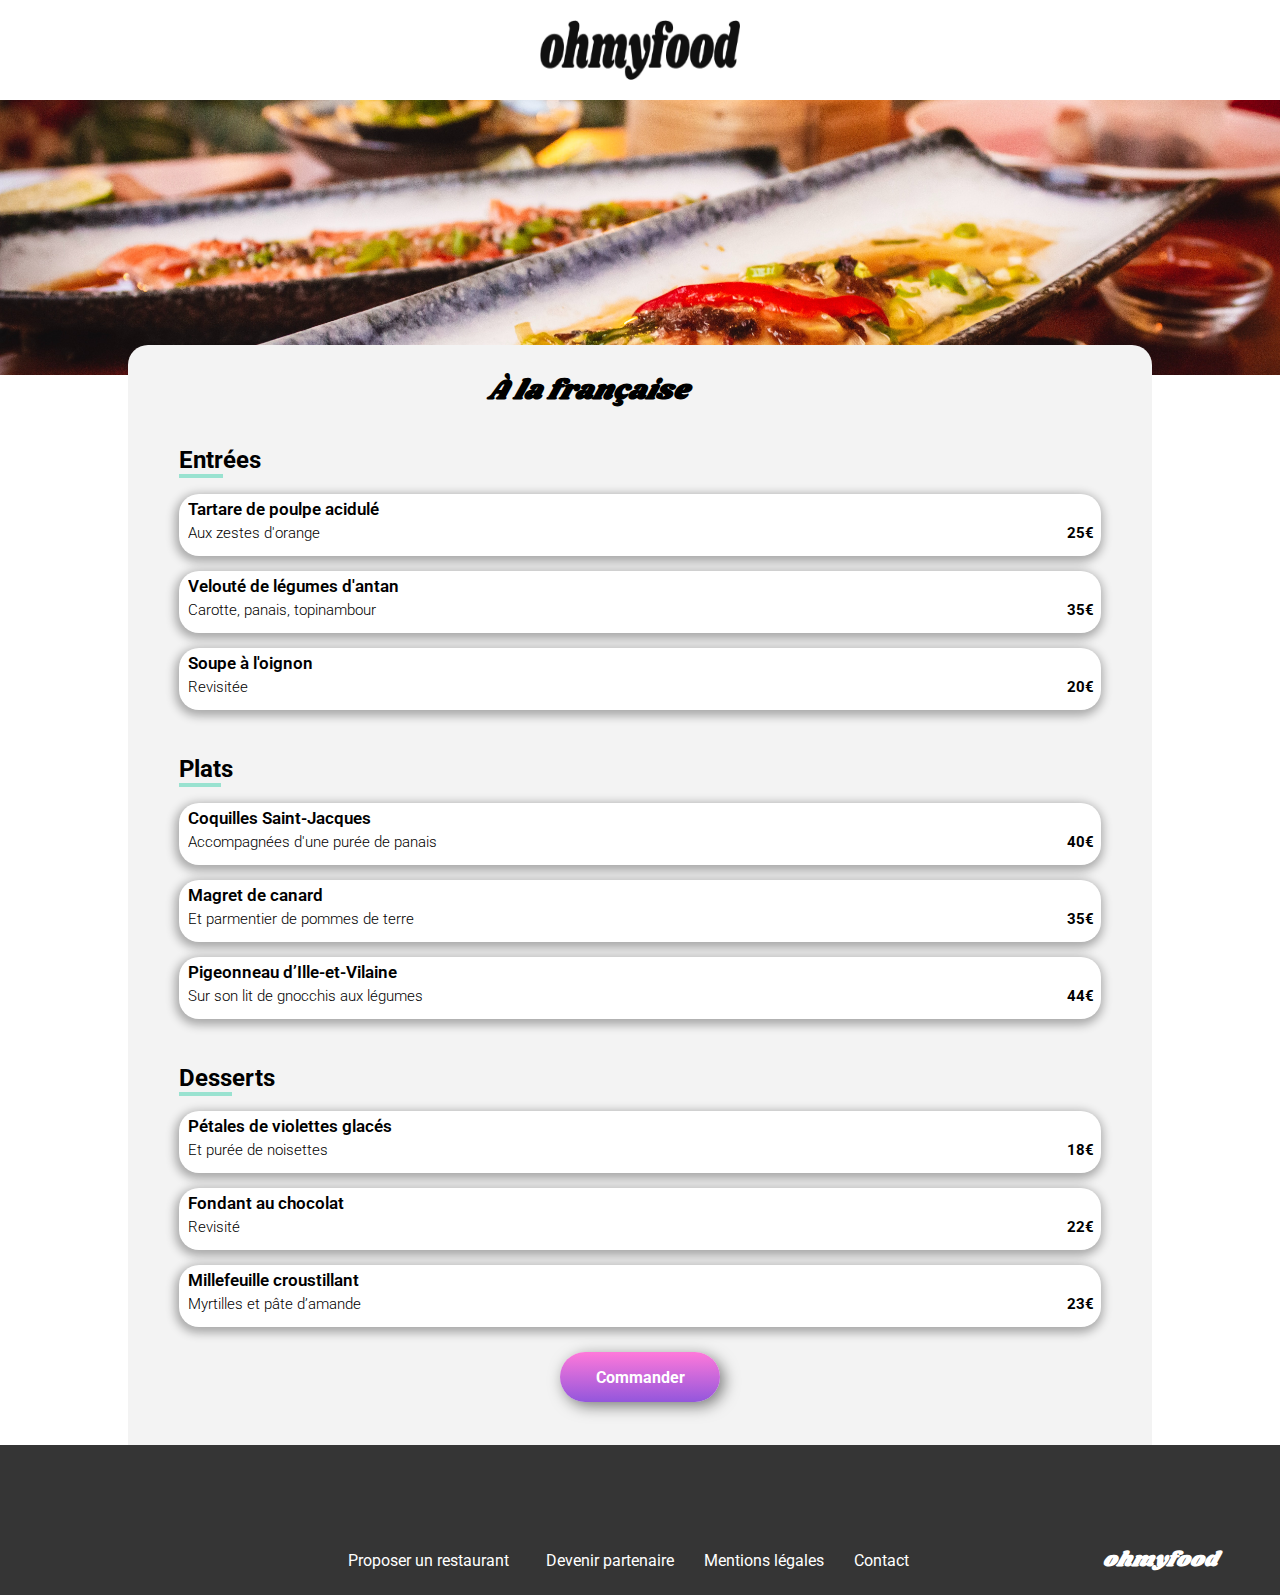
==== commit 46148f6d: "2-4 restos cards modified" ====
--- a/restaurants/menu-a_la_française.html
+++ b/restaurants/menu-a_la_française.html
@@ -42,137 +42,124 @@
                     </div>
                     <div class="menu__contain--entree">
                         <h2><span class="bordered__title">Entr</span>ées</h2>
-                        <div class="menu__card">
-                            <div class="menu__card--contain">
-                                <h3 class="dish__name">Tartare de poulpe acidulé</h3>
-                                <div class="dish__descriptionandprice">
-                                    <h4 class="dish__description">Aux zestes d'orange</h4>
-                                    <h5 class="dish__price">25€</h5>
-                                </div>
+                        <div class="menu__card--contain">
+                            <div class="dish__name">
+                                <h3>Tartare de poulpe acidulé</h3>
+                                <h4>Aux zestes d'orange</h4>
                             </div>
-                            <div class="dish__choise">
-                               <button><i class="fa-solid fa-check"></i> </button>
+                            <div class="dish__price">
+                                <p>25€</p>
+                                <span class="dish__choise">
+                                    <i class="fa-solid fa-circle-check"></i>
+                                </span>
                             </div>
                         </div>
-                        <div class="menu__card">
-                            <div class="menu__card--contain">
-                                <h3 class="dish__name">Velouté de légumes d'antan</h3>
-                                <div class="dish__descriptionandprice">
-                                    <h4 class="dish__description">Carotte, panais, topinambour</h4>
-                                    <h5 class="dish__price">35€</h5>
-                                </div>
+                        <div class="menu__card--contain">
+                            <div class="dish__name">
+                                <h3>Velouté de légumes d'antan</h3>
+                                <h4>Carotte, panais, topinambour</h4>
                             </div>
-                            <div class="dish__choise">
-                               <button><i class="fa-solid fa-check"></i> </button>
+                            <div class="dish__price">
+                                <p>35€</p>
+                                <span class="dish__choise">
+                                    <i class="fa-solid fa-circle-check"></i>
+                                </span>
                             </div>
                         </div>
-                        <div class="menu__card">
-                            <div class="menu__card--contain">
-                                <h3 class="dish__name">Soupe à l'oignon</h3>
-                                <div class="dish__descriptionandprice">
-                                    <h4 class="dish__description">Revisitée</h4>
-                                    <h5 class="dish__price">20€</h5>
-                                </div>
+                        <div class="menu__card--contain">
+                            <div class="dish__name">
+                                <h3>Soupe à l'oignon</h3>
+                                <h4>Revisitée</h4>
                             </div>
-                            <div class="dish__choise">
-                               <button><i class="fa-solid fa-check"></i> </button>
+                            <div class="dish__price">
+                                <p>20€</p>
+                                <span class="dish__choise">
+                                    <i class="fa-solid fa-circle-check"></i>
+                                </span>
                             </div>
                         </div>
                     </div>
                     <div class="menu__contain--plats">
                         <h2><span class="bordered__title">Plat</span>s</h2>
-                        <div class="menu__card">
-                            <div class="menu__card--contain">
-                                <h3 class="dish__name">Coquilles Saint-Jacques</h3>
-                                <div class="dish__descriptionandprice">
-                                    <h4 class="dish__description">Accompagnées d'une purée de panais</h4>
-                                    <h5 class="dish__price">40€</h5>
-                                </div>
+                        <div class="menu__card--contain">
+                            <div class="dish__name">
+                                <h3>Coquilles Saint-Jacques</h3>
+                                <h4>Accompagnées d'une purée de panais</h4>
                             </div>
-                            <div class="dish__choise">
-                               <button><i class="fa-solid fa-check"></i> </button>
+                            <div class="dish__price">
+                                <p>40€</p>
+                                <span class="dish__choise">
+                                    <i class="fa-solid fa-circle-check"></i>
+                                </span>
                             </div>
                         </div>
-                        <div class="menu__card">
-                            <div class="menu__card--contain">
-                                <h3 class="dish__name">Magret de canard</h3>
-                                <div class="dish__descriptionandprice">
-                                    <h4 class="dish__description">Et parmentier de pommes de terre</h4>
-                                    <h5 class="dish__price">35€</h5>
-                                </div>
+                        <div class="menu__card--contain">
+                            <div class="dish__name">
+                                <h3>Magret de canard</h3>
+                                <h4>Et parmentier de pommes de terre</h4>
                             </div>
-                            <div class="dish__choise">
-                               <button><i class="fa-solid fa-check"></i> </button>
+                            <div class="dish__price">
+                                <p>35€</p>
+                                <span class="dish__choise">
+                                    <i class="fa-solid fa-circle-check"></i>
+                                </span>
                             </div>
                         </div>
-                        <div class="menu__card">
-                            <div class="menu__card--contain">
-                                <h3 class="dish__name">Pigeonneau d’Ille-et-Vilaine</h3>
-                                <div class="dish__descriptionandprice">
-                                    <h4 class="dish__description">Sur son lit de gnocchis aux légumes</h4>
-                                    <h5 class="dish__price">44€</h5>
-                                </div>
+                        <div class="menu__card--contain">
+                            <div class="dish__name">
+                                <h3>Pigeonneau d’Ille-et-Vilaine</h3>
+                                <h4>Sur son lit de gnocchis aux légumes</h4>
                             </div>
-                            <div class="dish__choise">
-                               <button><i class="fa-solid fa-check"></i> </button>
+                            <div class="dish__price">
+                                <p>44€</p>
+                                <span class="dish__choise">
+                                    <i class="fa-solid fa-circle-check"></i>
+                                </span>
                             </div>
                         </div>
                     </div>
                     <div class="menu__contain--desserts">
                         <h2><span class="bordered__title">Dess</span>erts</h2>
-                        <div class="menu__card">
-                            <div class="menu__card--contain">
-                                <h3 class="dish__name">Pétales de violettes glacés</h3>
-                                <div class="dish__descriptionandprice">
-                                    <h4 class="dish__description">Et purée de noisettes</h4>
-                                    <h5 class="dish__price">18€</h5>
-                                </div>
+                        <div class="menu__card--contain">
+                            <div class="dish__name">
+                                <h3>Pétales de violettes glacés</h3>
+                                <h4>Et purée de noisettes</h4>
                             </div>
-                            <div class="dish__choise">
-                               <button><i class="fa-solid fa-check"></i> </button>
+                            <div class="dish__price">
+                                <p>18€</p>
+                                <span class="dish__choise">
+                                    <i class="fa-solid fa-circle-check"></i>
+                                </span>
                             </div>
                         </div>
-                        <div class="menu__card">
-                            <div class="menu__card--contain">
-                                <h3 class="dish__name">Fondant au chocolat</h3>
-                                <div class="dish__descriptionandprice">
-                                    <h4 class="dish__description">Revisité</h4>
-                                    <h5 class="dish__price">22€</h5>
-                                </div>
+                        <div class="menu__card--contain">
+                            <div class="dish__name">
+                                <h3>Fondant au chocolat</h3>
+                                <h4>Revisité</h4>
                             </div>
-                            <div class="dish__choise">
-                               <button><i class="fa-solid fa-check"></i> </button>
+                            <div class="dish__price">
+                                <p>22€</p>
+                                <span class="dish__choise">
+                                    <i class="fa-solid fa-circle-check"></i>
+                                </span>
                             </div>
                         </div>
-                        <div class="menu__card">
-                            <div class="menu__card--contain">
-                                <h3 class="dish__name">Millefeuille croustillant</h3>
-                                <div class="dish__descriptionandprice">
-                                    <h4 class="dish__description">Myrtilles et pâte d’amande</h4>
-                                    <h5 class="dish__price">23€</h5>
-                                </div>
+                        <div class="menu__card--contain">
+                            <div class="dish__name">
+                                <h3>Millefeuille croustillant</h3>
+                                <h4>Myrtilles et pâte d’amande</h4>
                             </div>
-                            <div class="dish__choise">
-                               <button><i class="fa-solid fa-check"></i> </button>
+                            <div class="dish__price">
+                                <p>23€</p>
+                                <span class="dish__choise">
+                                    <i class="fa-solid fa-circle-check"></i>
+                                </span>
                             </div>
                         </div>
                     </div>
                     <a class="btn" href="#">Commander</a>
                 </section>
-                <div id="card__loader">
-                    <div class="loader">
-                      <p>loading</p>
-                      <div class="words">
-                        <span class="word">ohmyfood</span>
-                        <span class="word">la palette du goût</span>
-                        <span class="word">la note enchantée</span>
-                        <span class="word">à la française</span>
-                        <span class="word">la dèlice des sens</span>
-                      </div>
-                    </div>
-                  </div>
             </main>
-
             <footer>
                 <div class="footer">
                     <div class="footer__title">
--- a/assets/css/style.css
+++ b/assets/css/style.css
@@ -26,7 +26,15 @@
 
 @media screen and (min-width: 768px) and (max-width: 1023px) {
   .btn {
-    margin-left: 45%;
+    margin-left: auto;
+    margin-right: auto;
+  }
+}
+@media screen and (min-width: 1024px) and (max-width: 1440px) {
+  .btn {
+    margin-left: auto;
+    margin-right: auto;
+    margin-bottom: 10px;
   }
 }
 .footer {
@@ -69,8 +77,11 @@
 }
 
 @media screen and (min-width: 1024px) and (max-width: 1440px) {
+  footer {
+    margin-top: 20px;
+  }
   .footer {
-    height: 114px;
+    height: 100px;
   }
   .footer__title {
     position: relative;
@@ -87,7 +98,7 @@
     transform: translateX(-100%);
   }
   50% {
-    rotate: 180deg;
+    transform: rotate(180deg);
     transition-duration: 5s;
   }
   100% {
@@ -99,7 +110,7 @@
     transform: translateX(100%);
   }
   50% {
-    rotate: 180deg;
+    transform: rotate(180deg);
     transition-duration: 5s;
   }
   100% {
@@ -108,7 +119,7 @@
 }
 @keyframes fadeInOut {
   0% {
-    background: linear-gradient #FF79DA, #9356DC;
+    background-color: linear-gradient #FF79DA, #9356DC;
     z-index: 9999;
     opacity: 1;
   }
@@ -187,7 +198,7 @@
   display: flex;
   justify-content: center;
   position: relative;
-  top: 50%;
+  top: 25%;
   border-radius: 8px;
   animation: fadeOut 9s ease-in-out 3s forwards;
 }
@@ -368,6 +379,9 @@
   display: block;
 }
 
+.restaurants__cards {
+  position: relative;
+}
 .restaurants__cards .card {
   width: 100%;
   height: 251px;
@@ -375,12 +389,12 @@
   background-color: #FFFFFF;
   margin-bottom: 20px;
 }
-.restaurants__cards img {
+.restaurants__cards .card img {
   width: 100%;
   height: 174px;
   object-fit: cover;
-  border-radius: 15px 15px 0px 0px;
-  position: relative;
+  border-radius: 20px 20px 0 0;
+  z-index: -5555;
 }
 .restaurants__cards a {
   text-decoration: none;
@@ -405,6 +419,7 @@
   display: flex;
   justify-content: center;
   flex-direction: column;
+  position: relative;
 }
 .card__contect .card__title {
   margin: 0%;
@@ -418,42 +433,39 @@
 }
 
 .card__icon--heart i {
-  position: relative;
-  top: -55px;
-  left: 85%;
-}
-
-.icon__heart--full {
+  position: absolute;
+  right: 40px;
+  z-index: 111;
+  bottom: 35px;
+}
+.card__icon--heart .icon__heart--full {
   opacity: 0;
 }
-.icon__heart--full:hover {
+.card__icon--heart .icon__heart--full:hover {
   opacity: 1;
-  background-color: linear-gradient(#FF79DA, #9356DC);
+  background-image: linear-gradient(#FF79DA, #9356DC);
   background-clip: text;
   -webkit-background-clip: text;
   color: transparent;
   cursor: pointer;
-  transition: all 3s linear;
-}
-
-.card .card__badge--nouveau {
+  transition: all 2s linear;
+}
+
+.restaurants__cards .card__badge--nouveau::before {
+  display: flex;
+  justify-content: center;
+  align-items: center;
+  position: absolute;
+  content: "Nouveau";
+  color: #008766;
   width: 80px;
   height: 29px;
   background-color: #99E2D0;
-  color: #008766;
   border: 2px solid #99E2D0;
   box-shadow: 2px 2px 4px rgba(0, 0, 0, 0.1);
-  position: absolute;
-}
-
-.card__badge--nouveau p {
-  display: flex;
-  justify-content: center;
-  align-items: center;
-  font-size: 14px;
-  font-weight: 500;
-  font-family: "Roboto", sans-serif;
-  padding-top: 5px;
+  z-index: 777;
+  margin-top: 15px;
+  margin-left: 12rem;
 }
 
 .footer {
@@ -496,8 +508,11 @@
 }
 
 @media screen and (min-width: 1024px) and (max-width: 1440px) {
+  footer {
+    margin-top: 20px;
+  }
   .footer {
-    height: 114px;
+    height: 100px;
   }
   .footer__title {
     position: relative;
@@ -521,10 +536,24 @@
     margin-left: auto;
     margin-right: auto;
   }
+  .loader {
+    height: 100px;
+    font-size: 30px;
+  }
+  .loader p {
+    font-size: 30px;
+  }
+  .restaurants__cards .card__badge--nouveau::before {
+    margin-top: 15px;
+    margin-left: 40rem;
+  }
 }
 @media screen and (min-width: 1024px) and (max-width: 1440px) {
   .main-container {
     max-width: 1440px;
+  }
+  .section__bg-color .btn {
+    margin-bottom: 40px;
   }
   .process__step {
     width: 45%;
@@ -560,4 +589,15 @@
     margin-bottom: 45px;
     margin-right: 11%;
   }
+  .loader {
+    height: 100px;
+    font-size: 50px;
+  }
+  .loader p {
+    font-size: 50px;
+  }
+  .restaurants__cards .card__badge--nouveau::before {
+    margin-top: 15px;
+    margin-left: 16rem;
+  }
 }/*# sourceMappingURL=style.css.map */--- a/assets/css/style-restaurants.css
+++ b/assets/css/style-restaurants.css
@@ -19,7 +19,15 @@
 
 @media screen and (min-width: 768px) and (max-width: 1023px) {
   .btn {
-    margin-left: 45%;
+    margin-left: auto;
+    margin-right: auto;
+  }
+}
+@media screen and (min-width: 1024px) and (max-width: 1440px) {
+  .btn {
+    margin-left: auto;
+    margin-right: auto;
+    margin-bottom: 10px;
   }
 }
 .footer {
@@ -62,8 +70,11 @@
 }
 
 @media screen and (min-width: 1024px) and (max-width: 1440px) {
+  footer {
+    margin-top: 20px;
+  }
   .footer {
-    height: 114px;
+    height: 100px;
   }
   .footer__title {
     position: relative;
@@ -80,7 +91,7 @@
     transform: translateX(-100%);
   }
   50% {
-    rotate: 180deg;
+    transform: rotate(180deg);
     transition-duration: 5s;
   }
   100% {
@@ -92,7 +103,7 @@
     transform: translateX(100%);
   }
   50% {
-    rotate: 180deg;
+    transform: rotate(180deg);
     transition-duration: 5s;
   }
   100% {
@@ -101,7 +112,7 @@
 }
 @keyframes fadeInOut {
   0% {
-    background: linear-gradient #FF79DA, #9356DC;
+    background-color: linear-gradient #FF79DA, #9356DC;
     z-index: 9999;
     opacity: 1;
   }
@@ -179,7 +190,7 @@
 }
 
 .menu__restaurant {
-  height: 1240px;
+  height: auto;
   background-color: #f3f3f3;
   border-top-left-radius: 20px;
   border-top-right-radius: 20px;
@@ -198,7 +209,7 @@
 
 .menu_title--name {
   font-family: "Shrikhand", sans-serif;
-  font-size: 28;
+  font-size: 28px;
   font-style: italic;
   margin-left: 0%;
 }
@@ -209,8 +220,21 @@
   top: 35px;
 }
 
+.restaurant__favorite .icon__heart--full {
+  opacity: 0;
+}
+.restaurant__favorite .icon__heart--full:hover {
+  opacity: 1;
+  background-image: linear-gradient(#FF79DA, #9356DC);
+  background-clip: text;
+  -webkit-background-clip: text;
+  color: transparent;
+  cursor: pointer;
+  transition: all 2s linear;
+}
+
 .bordered__title {
-  margin-left: 15px;
+  margin-left: 5%;
   border-bottom: 4px solid #99E2D0;
 }
 
@@ -226,142 +250,147 @@
   padding-bottom: 10px;
 }
 
-.menu__contain--entree .menu__card {
-  animation: slideInFromLeft 3s ease-in-out;
-  animation-fill-mode: both;
-  animation-delay: 2s;
-}
-
-.menu__contain--plats .menu__card {
-  animation: slideInFromRight 3s ease-in-out;
-  animation-fill-mode: both;
-  animation-delay: 5s;
-}
-
-.menu__contain--desserts .menu__card {
-  animation: slideInFromLeft 3s ease-in-out;
-  animation-fill-mode: both;
-  animation-delay: 8s;
-}
-
-.menu__contain--entree {
-  display: flex;
-  justify-content: center;
-  flex-direction: column;
-}
-
-.menu__card {
+.menu__card--contain {
+  display: flex;
+  justify-content: center;
+  align-items: center;
   background: white;
-  border: 1px solid #FFFFFF;
+  position: relative;
+  border: #FFFFFF;
   background-color: #FFFFFF;
   box-shadow: -1px 3px 10px 3px rgba(0, 0, 0, 0.3);
-  border-radius: 25px;
+  border-radius: 20px;
   padding: 10px;
-  width: 83%;
-  height: 50px;
+  width: 90%;
+  height: 60px;
   margin-left: auto;
   margin-right: auto;
+  padding: 0%;
+  padding-top: 2px;
   margin-bottom: 15px;
   font-family: "roboto", sans-serif;
-  display: flex;
-  justify-content: center;
-  flex-direction: column;
-}
-.menu__card:hover .menu__card--contain h3 {
   white-space: nowrap;
   overflow: hidden;
   text-overflow: ellipsis;
-  margin-right: 25%;
-  transition: 800ms;
-}
-.menu__card:hover .dish__descriptionandprice h4 {
+}
+.menu__card--contain:hover .dish__price {
+  transform: translateX(0);
+  margin-left: 20px;
+}
+.menu__card--contain:hover .dish__price .dish__choise {
+  background-color: #99E2D0;
+  visibility: visible;
+}
+.menu__card--contain:hover .dish__price .dish__choise .fa-circle-check {
+  transform: rotate(2turn);
+}
+.menu__card--contain:hover h3, .menu__card--contain:hover h4 {
   white-space: nowrap;
   overflow: hidden;
   text-overflow: ellipsis;
 }
-.menu__card:hover .dish__price {
-  margin-right: 25%;
-  transition: 800ms;
-}
-.menu__card:hover .dish__choise {
-  visibility: visible;
-  margin-right: 60%;
-  transition: all 2s;
-  transform: translate(-30%, 0%);
-}
-.menu__card:hover .dish__choise i {
-  transform: rotate(2turn);
-  transition: transform 2s;
-}
-
-.menu__card--contain {
+
+.dish__name {
+  background-color: white;
+  height: 100%;
   width: 100%;
-  height: auto;
-}
-
-.menu__card--contain .dish__descriptionandprice {
-  display: flex;
-  flex-direction: row;
-  justify-content: space-between;
-  width: 100%;
-  flex-wrap: nowrap;
-}
-
-.menu__card--contain h3 {
-  margin: 0;
-  padding: 0%;
-  font-size: 18px;
+  margin-left: 9px;
+  background: transparent;
+  overflow: hidden;
+}
+.dish__name h3 {
+  font-size: 17px;
   font-weight: 600;
-}
-
-.dish__descriptionandprice {
-  margin: 0%;
-  padding: 0%;
-}
-
-.dish__descriptionandprice h4 {
+  margin-top: 0%;
+  margin-bottom: 5px;
+  margin-top: 3px;
+}
+.dish__name h4 {
   font-size: 15px;
   font-weight: 300;
   margin: 0%;
 }
 
-.dish__descriptionandprice h5 {
+.dish__price {
+  display: flex;
+  align-items: center;
+  justify-content: center;
+  width: 50px;
+  height: 65px;
+  transform: translateX(40px);
+  transition: all 700ms;
+  margin: 0%;
+}
+.dish__price p {
   font-size: 15px;
   font-weight: 700;
-  margin: 0%;
-}
-
-.dish__choise {
-  position: absolute;
-  margin-left: 81%;
+  margin-top: 4.3rem;
+  margin-right: 70px;
+}
+.dish__price .dish__choise {
+  display: flex;
+  justify-content: center;
+  align-items: center;
+  position: absolute;
+  margin-left: 8px;
+  width: 50px;
+  height: 65px;
+  border-radius: 0 20px 20px 0;
   visibility: hidden;
 }
-.dish__choise button {
-  display: flex;
-  justify-content: center;
-  align-items: center;
-  width: 70px;
-  height: 73px;
-  background-color: #99E2D0;
-  border: none;
-  border-top-right-radius: 15px;
-  border-bottom-right-radius: 15px;
-  cursor: pointer;
-}
-.dish__choise i {
-  display: flex;
-  justify-content: center;
-  align-items: center;
-  width: 20px;
-  height: 20px;
-  border: 1px solid #FFFFFF;
-  border-radius: 30px;
-  background-color: #FFFFFF;
-  color: #99E2D0;
+.dish__price .dish__choise .fa-circle-check {
+  color: white;
+  font-size: 1rem;
+  transition: all 1s;
+}
+
+.menu__contain--entree {
+  animation: slideInFromLeft 3s ease-in-out;
+  animation-fill-mode: both;
+}
+
+.menu__contain--plats {
+  animation: slideInFromRight 3s ease-in-out;
+  animation-fill-mode: both;
+  animation-delay: 2s;
+}
+
+.menu__contain--desserts {
+  animation: slideInFromLeft 3s ease-in-out;
+  animation-fill-mode: both;
+  animation-delay: 4s;
 }
 
 .btn {
-  width: 50%;
-  margin-left: 10%;
+  width: 160px;
+  margin-left: auto;
+  margin-right: auto;
   padding-bottom: 0;
+  margin-bottom: 3rem;
+}
+
+@media screen and (min-width: 768px) and (max-width: 1023px) {
+  .btn {
+    margin-left: auto;
+    margin-right: auto;
+  }
+  .menu__title .restaurant__favorite {
+    position: relative;
+    top: -38px;
+  }
+}
+@media screen and (min-width: 1024px) and (max-width: 1440px) {
+  .menu__restaurant {
+    margin-left: 10%;
+    margin-right: 10%;
+    top: 245px;
+  }
+  .menu__title .restaurant__favorite {
+    position: relative;
+    top: -38px;
+  }
+  .btn {
+    margin-left: auto;
+    margin-right: auto;
+  }
 }/*# sourceMappingURL=style-restaurants.css.map */